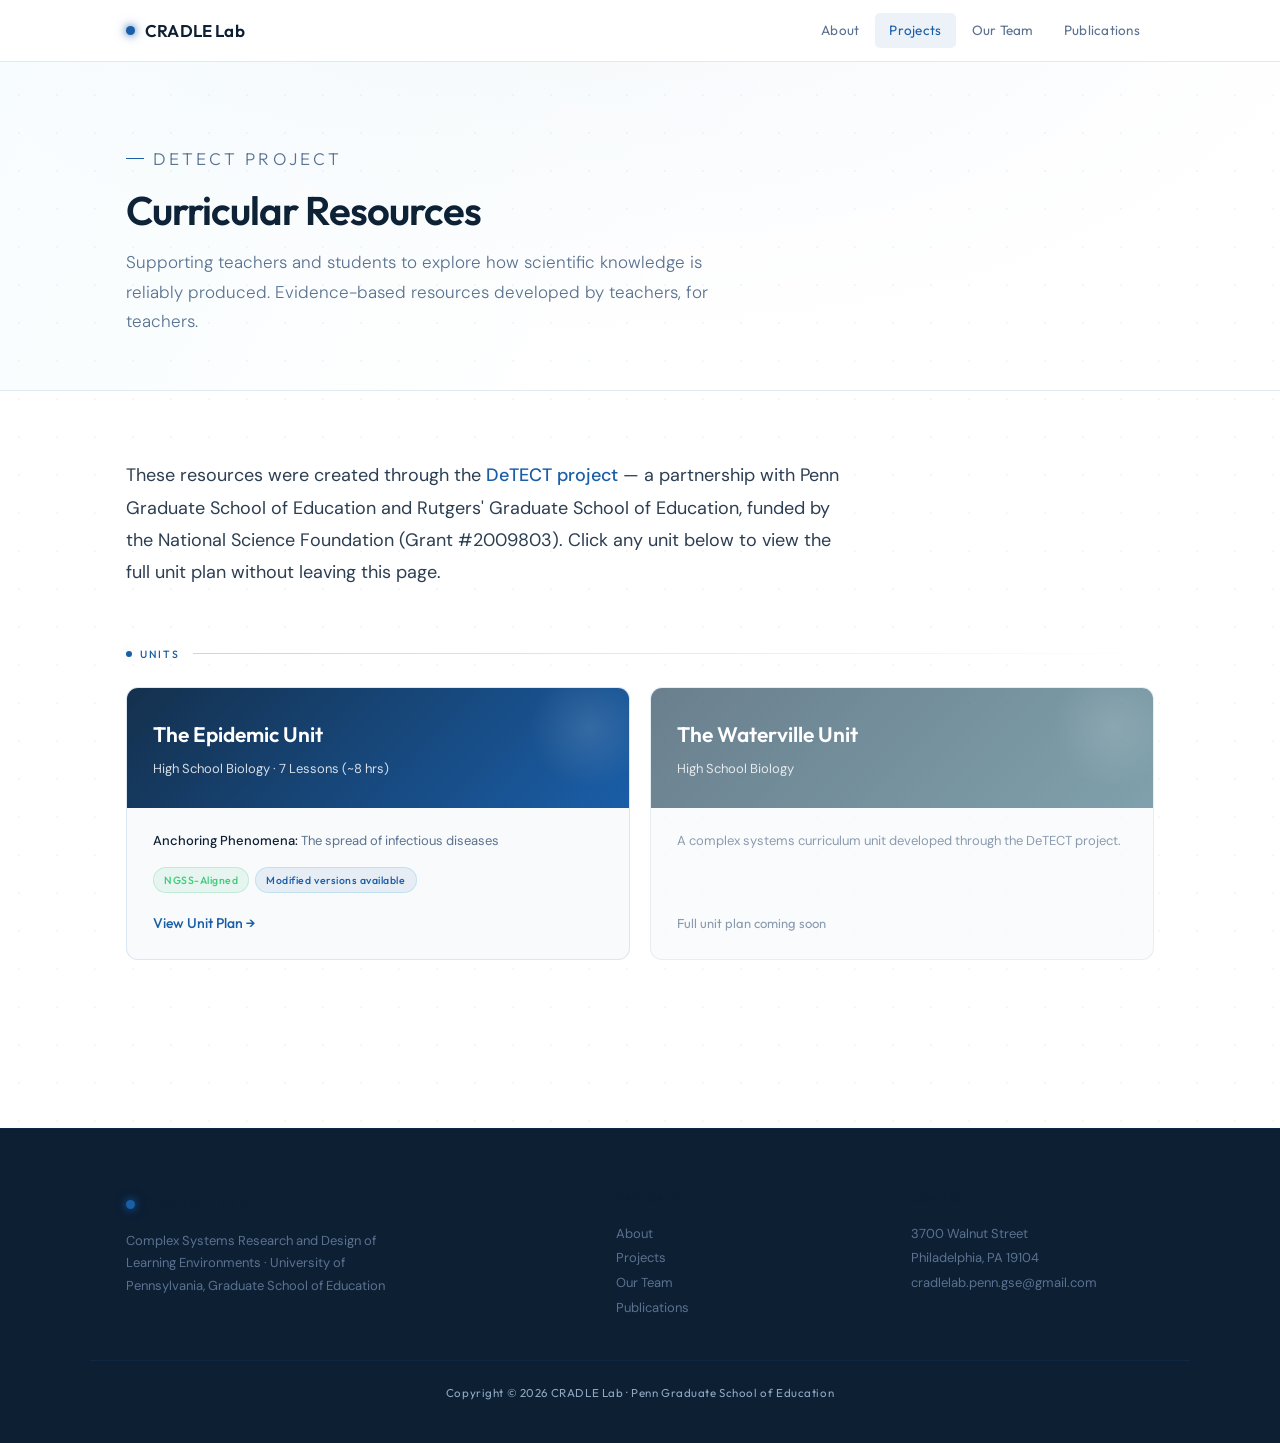
==== pages/curricular-resources.html @ b5bf0f4f "Add teaching resource links to Epidemic Unit lessons" ====
<!DOCTYPE html>
<html lang="en">
<head>
  <meta charset="UTF-8"/>
  <meta name="viewport" content="width=device-width, initial-scale=1.0"/>
  <title>Curricular Resources — CRADLE Lab</title>
  <link rel="stylesheet" href="../assets/css/style.css"/>
  <style>
    /* ---- INTRO ---- */
    .cr-intro { max-width:720px; }
    .cr-intro p { font-size:18px; color:var(--text); line-height:1.8; margin-bottom:16px; }
    .cr-intro a { color:var(--cyan); font-weight:500; }

    /* ---- UNIT CARDS ---- */
    .units-grid { display:grid; grid-template-columns:repeat(2,1fr); gap:20px; margin-top:8px; }
    .unit-card {
      background:var(--panel); border:1px solid var(--border);
      border-radius:var(--radius-lg); overflow:hidden;
      transition:border-color .2s, box-shadow .2s, transform .2s;
      cursor:pointer; display:flex; flex-direction:column;
    }
    .unit-card:hover { border-color:var(--border-mid); box-shadow:var(--glow); transform:translateY(-3px); }
    .unit-card.disabled { cursor:default; opacity:.7; }
    .unit-card.disabled:hover { transform:none; box-shadow:none; border-color:var(--border); }
    .unit-banner {
      background:linear-gradient(135deg, #14304d 0%, #1a5ea8 100%);
      padding:28px 26px; color:#fff; position:relative; overflow:hidden;
    }
    .unit-banner::after {
      content:''; position:absolute; right:-20px; top:-20px;
      width:120px; height:120px; border-radius:50%;
      background:radial-gradient(circle, rgba(255,255,255,0.12), transparent 70%);
    }
    .unit-banner h3 { font-family:var(--font-display); font-size:21px; font-weight:600; color:#fff; margin-bottom:6px; }
    .unit-banner .unit-meta { font-size:13px; color:rgba(255,255,255,0.82); }
    .unit-body { padding:22px 26px 24px; flex:1; display:flex; flex-direction:column; }
    .unit-anchor { font-size:13px; color:var(--text-muted); margin-bottom:14px; }
    .unit-anchor strong { color:var(--text-bright); font-weight:500; }
    .unit-tags { display:flex; gap:6px; flex-wrap:wrap; margin-bottom:18px; }
    .unit-cta {
      margin-top:auto; font-family:var(--font-display); font-size:14px; font-weight:500;
      color:var(--cyan); display:inline-flex; align-items:center; gap:6px;
    }
    .unit-soon { font-family:var(--font-display); font-size:13px; color:var(--text-muted); margin-top:auto; }

    /* ================= MODAL ================= */
    .modal-overlay {
      position:fixed; inset:0; z-index:1000;
      background:rgba(10,25,45,0.6); backdrop-filter:blur(6px); -webkit-backdrop-filter:blur(6px);
      display:none; align-items:flex-start; justify-content:center;
      padding:40px 20px; overflow-y:auto;
    }
    .modal-overlay.open { display:flex; }
    .modal {
      background:#fff; border-radius:var(--radius-lg);
      max-width:1180px; width:100%; margin:auto;
      box-shadow:0 20px 60px rgba(0,0,0,0.3);
      position:relative; animation:modalIn .25s ease;
    }
    @keyframes modalIn { from{opacity:0; transform:translateY(20px) scale(.98);} to{opacity:1; transform:none;} }
    .modal-close {
      position:sticky; top:0; float:right; margin:16px 16px 0 0;
      width:38px; height:38px; border-radius:50%; border:none;
      background:#14304d; color:#fff; font-size:20px; cursor:pointer; z-index:5;
      display:flex; align-items:center; justify-content:center;
      transition:background .15s;
    }
    .modal-close:hover { background:#1a5ea8; }
    .modal-inner { padding:36px 44px 48px; }

    /* Unit title bar in modal */
    .mu-title { display:flex; align-items:baseline; gap:18px; flex-wrap:wrap; padding-bottom:20px; border-bottom:3px solid #14304d; margin-bottom:28px; }
    .mu-title h2 { font-family:var(--font-display); font-size:34px; font-weight:700; color:#14304d; letter-spacing:-0.02em; margin:0; }
    .mu-title .mu-sub { font-family:var(--font-display); font-size:16px; color:var(--text-muted); }

    /* Section blocks */
    .mu-block { margin-bottom:32px; }
    .mu-bar {
      background:#14304d; color:#fff; font-family:var(--font-display);
      font-size:18px; font-weight:600; padding:12px 20px;
      border-radius:8px 8px 0 0; text-align:center;
    }
    .mu-bar.teal { background:#2c6da3; }
    .mu-content {
      border:1px solid var(--border); border-top:none;
      border-radius:0 0 8px 8px; padding:22px 24px;
      background:var(--panel);
    }
    .mu-content p { font-size:15px; color:var(--text); line-height:1.7; }

    /* Overview + IEF two-column */
    .mu-overview-grid { display:grid; grid-template-columns:1.5fr 1fr; gap:20px; }
    @media(max-width:780px){ .mu-overview-grid { grid-template-columns:1fr; } }

    /* IEF list */
    .ief-item { display:flex; gap:12px; margin-bottom:18px; }
    .ief-item:last-child { margin-bottom:0; }
    .ief-icon { font-size:22px; flex-shrink:0; line-height:1.3; }
    .ief-text h5 { font-family:var(--font-display); font-size:14px; font-weight:600; color:var(--text-bright); margin-bottom:3px; }
    .ief-text p { font-size:13px; color:var(--text-muted); line-height:1.6; }
    .ief-text .ief-note { font-style:italic; font-size:12.5px; color:var(--text-dim); margin-top:4px; }

    /* NGSS grid */
    .ngss-grid { display:grid; grid-template-columns:1fr 1.4fr; gap:24px; }
    @media(max-width:780px){ .ngss-grid { grid-template-columns:1fr; } }
    .ngss-col h4 { font-family:var(--font-display); font-size:16px; font-weight:600; color:#1a5ea8; margin-bottom:12px; }
    .lo-group { margin-bottom:16px; }
    .lo-group strong { display:block; font-size:13.5px; color:var(--text-bright); margin-bottom:4px; }
    .lo-group ol { margin:0 0 0 18px; font-size:13.5px; color:var(--text); line-height:1.6; }
    .dci-row { margin-bottom:14px; padding-bottom:14px; border-bottom:1px solid var(--border); }
    .dci-row:last-child { border-bottom:none; }
    .dci-code { font-family:var(--font-display); font-size:12px; font-weight:600; color:#14304d; background:var(--panel-light); padding:2px 8px; border-radius:4px; display:inline-block; margin-bottom:5px; }
    .dci-text { font-size:13px; color:var(--text); line-height:1.55; }
    .dci-text b { color:#1a5ea8; font-weight:600; }
    .ccc-list { display:flex; flex-wrap:wrap; gap:8px; margin-top:14px; }
    .ccc-chip { font-family:var(--font-display); font-size:12px; padding:4px 12px; border-radius:16px; background:rgba(201,122,30,0.1); color:#a8650f; border:1px solid rgba(201,122,30,0.22); }

    /* ---- LESSON CARDS (PDF format) ---- */
    .lessons-head { font-family:var(--font-display); font-size:22px; font-weight:700; color:#14304d; margin:8px 0 6px; }
    .lessons-sub { font-size:14px; color:var(--text-muted); margin-bottom:24px; }
    .lesson-card {
      border:1px solid var(--border); border-radius:var(--radius-lg);
      overflow:hidden; margin-bottom:22px; background:#fff;
    }
    .lesson-title-bar {
      font-family:var(--font-display); font-size:20px; font-weight:700; color:#14304d;
      padding:18px 22px 14px;
    }
    .lesson-grid {
      display:grid;
      grid-template-columns:1fr 1fr 1fr;
      grid-template-rows:auto auto;
      gap:10px; padding:0 14px 14px;
    }
    .lp { border-radius:8px; overflow:hidden; border:1px solid var(--border); display:flex; flex-direction:column; }
    .lp-head { font-family:var(--font-display); font-size:14px; font-weight:600; color:#fff; padding:10px 14px; text-align:center; }
    .lp-head.dark { background:#14304d; }
    .lp-head.teal { background:#2c6da3; }
    .lp-body { padding:14px 16px; background:var(--panel); flex:1; }
    .lp-overview { grid-column:1; grid-row:1 / 3; }
    .lp-takeaways { grid-column:2; grid-row:1; }
    .lp-whatwedo { grid-column:3; grid-row:1; }
    .lp-resources { grid-column:2 / 4; grid-row:2; }
    @media(max-width:780px){
      .lesson-grid { grid-template-columns:1fr; grid-template-rows:none; }
      .lp-overview,.lp-takeaways,.lp-whatwedo,.lp-resources { grid-column:1; grid-row:auto; }
    }
    .lp-meta { font-size:13px; color:var(--text-bright); font-weight:500; margin-bottom:4px; }
    .lp-slides { font-size:12.5px; color:var(--text-muted); margin-bottom:14px; }
    .lp-ieflabel { font-family:var(--font-display); font-size:11px; font-weight:600; letter-spacing:.08em; text-transform:uppercase; color:var(--cyan); margin-bottom:8px; }
    .lp-ief { display:flex; gap:8px; margin-bottom:10px; font-size:12.5px; color:var(--text); line-height:1.5; }
    .lp-ief .ic { font-size:15px; flex-shrink:0; }
    .lp-list { list-style:none; margin:0; padding:0; }
    .lp-list li { font-size:13px; color:var(--text); line-height:1.55; margin-bottom:9px; padding-left:16px; position:relative; }
    .lp-list li::before { content:''; position:absolute; left:0; top:7px; width:6px; height:6px; border-radius:50%; background:var(--cyan); }
    .lp-list li b { color:var(--text-bright); font-weight:600; }
    .lp-list.hw li::before { background:var(--amber); }
    .res-links { display:flex; flex-wrap:wrap; gap:10px 24px; }
    .res-link { font-family:var(--font-display); font-size:13px; font-weight:500; color:var(--cyan); text-decoration:underline; }
    .res-link.plain { color:var(--text-muted); text-decoration:none; }

    @media(max-width:600px){
      .units-grid { grid-template-columns:1fr; }
      .modal-inner { padding:24px 20px 32px; }
      .mu-title h2 { font-size:26px; }
    }
  </style>
</head>
<body>

<nav class="site-nav">
  <div class="nav-inner">
    <a href="../index.html" class="nav-logo"><span class="logo-node"></span>CRADLE Lab</a>
    <div class="nav-links">
      <a href="../index.html">About</a>
      <a href="projects.html" class="active">Projects</a>
      <a href="team.html">Our Team</a>
      <a href="publications.html">Publications</a>
    </div>
    <button class="nav-hamburger" aria-label="Toggle menu" aria-expanded="false">&#9776;</button>
  </div>
</nav>

<div class="page-header">
  <div class="container">
    <p class="section-label">DeTECT Project</p>
    <h1>Curricular Resources</h1>
    <p>Supporting teachers and students to explore how scientific knowledge is reliably produced. Evidence-based resources developed by teachers, for teachers.</p>
  </div>
</div>

<main>
  <section class="section">
    <div class="container">
      <div class="cr-intro">
        <p>These resources were created through the <a href="projects.html">DeTECT project</a> — a partnership with Penn Graduate School of Education and Rutgers' Graduate School of Education, funded by the National Science Foundation (Grant #2009803). Click any unit below to view the full unit plan without leaving this page.</p>
      </div>

      <div class="sec-divider"><span>Units</span><div class="line"></div></div>

      <div class="units-grid">

        <!-- Epidemic Unit (clickable → modal) -->
        <div class="unit-card" onclick="openUnit('epidemic')">
          <div class="unit-banner">
            <h3>The Epidemic Unit</h3>
            <div class="unit-meta">High School Biology · 7 Lessons (~8 hrs)</div>
          </div>
          <div class="unit-body">
            <div class="unit-anchor"><strong>Anchoring Phenomena:</strong> The spread of infectious diseases</div>
            <div class="unit-tags">
              <span class="tag nsf">NGSS-Aligned</span>
              <span class="tag">Modified versions available</span>
            </div>
            <span class="unit-cta">View Unit Plan →</span>
          </div>
        </div>

        <!-- Waterville Unit (placeholder) -->
        <div class="unit-card disabled">
          <div class="unit-banner" style="background:linear-gradient(135deg,#2c4a5e 0%,#4a7a8a 100%);">
            <h3>The Waterville Unit</h3>
            <div class="unit-meta">High School Biology</div>
          </div>
          <div class="unit-body">
            <div class="unit-anchor">A complex systems curriculum unit developed through the DeTECT project.</div>
            <span class="unit-soon">Full unit plan coming soon</span>
          </div>
        </div>

      </div>
    </div>
  </section>
</main>

<!-- ================= EPIDEMIC UNIT MODAL ================= -->
<div class="modal-overlay" id="unit-epidemic" role="dialog" aria-modal="true" aria-label="The Epidemic Unit plan">
  <div class="modal">
    <button class="modal-close" onclick="closeUnit()" aria-label="Close">&times;</button>
    <div class="modal-inner">

      <div class="mu-title">
        <h2>The Epidemic Unit</h2>
        <span class="mu-sub">High School Biology · 7 Lessons · Total Time = 480 minutes (8 hrs)</span>
      </div>

      <!-- Unit Overview + IEFs -->
      <div class="mu-overview-grid">
        <div class="mu-block" style="margin:0;">
          <div class="mu-bar">Unit Overview</div>
          <div class="mu-content">
            <p>Students will work together to recommend a mitigation strategy for a fictional town facing an epidemic. They will do this by using a computer-based simulation to design multiple experiments, collect data, engage in peer review, and construct and critique conclusions with the goal of seeking consensus. Students will grasp the methodological and social practices that scientists use to generate reliable knowledge. This unit can serve as a replacement or supplement to a Nature of Science unit.</p>
          </div>
        </div>
        <div class="mu-block" style="margin:0;">
          <div class="mu-bar teal">Instructional Epistemic Frames</div>
          <div class="mu-content">
            <div class="ief-item">
              <span class="ief-icon">🌎</span>
              <div class="ief-text"><h5>Anchoring in Real-World Phenomena</h5><p>Teacher moves that focus classroom instruction on relevant, familiar, and meaningful real-world phenomena to students.</p></div>
            </div>
            <div class="ief-item">
              <span class="ief-icon">💡</span>
              <div class="ief-text"><h5>Eliciting Students' Ideas</h5><p>Teacher moves that prompt and incorporate students' ideas to shape classroom experiences.</p></div>
            </div>
            <div class="ief-item">
              <span class="ief-icon">🔍</span>
              <div class="ief-text"><h5>Orienting to the Discipline</h5><p>Teacher moves that direct students to learn about how scientists and science, as a discipline, operate.</p></div>
            </div>
            <div class="ief-item">
              <span class="ief-icon">🔬</span>
              <div class="ief-text"><h5>Orienting to Epistemic Practices</h5><p>Teacher moves that engage students in learning about and applying scientific knowledge-building practices with the goal of understanding how scientific knowledge is constructed, evaluated, and improved.</p></div>
            </div>
          </div>
        </div>
      </div>

      <!-- Alignment to NGSS -->
      <div class="mu-block">
        <div class="mu-bar">Alignment to NGSS</div>
        <div class="mu-content">
          <div class="ngss-grid">
            <div class="ngss-col">
              <h4>Learning Objectives</h4>
              <div class="lo-group">
                <strong>Biology</strong>
                <ol>
                  <li>Explore how disease is spread and what conditions in a population affect their spread.</li>
                  <li>Understand how models are a tool scientists use to understand a phenomena and develop solutions.</li>
                </ol>
              </div>
              <div class="lo-group">
                <strong>Complex Systems</strong>
                <ol>
                  <li>Explain how large scale patterns can be created (emerge) when individuals follow simple rules.</li>
                  <li>Use the example of a town to explain how programmed individual behavior can impact the spread of disease even though the system level itself (the overall spread) is not programmed.</li>
                </ol>
              </div>
              <h4 style="margin-top:20px;">Cross-Cutting Concepts</h4>
              <div class="ccc-list">
                <span class="ccc-chip">1 · Patterns</span>
                <span class="ccc-chip">2 · Cause and effect</span>
                <span class="ccc-chip">3 · Scale, proportion, and quantity</span>
                <span class="ccc-chip">4 · Systems and systems modeling</span>
                <span class="ccc-chip">7 · Stability and change</span>
              </div>
            </div>
            <div class="ngss-col">
              <h4>Disciplinary Core Ideas</h4>
              <div class="dci-row">
                <span class="dci-code">LS2.C · Ecosystem Dynamics, Functioning, and Resilience</span>
                <div class="dci-text"><b>HS-LS2-6.</b> Evaluating claims, evidence, and reasoning that the complex interactions in ecosystems maintain relatively consistent numbers and types of organisms in stable conditions, but changing conditions may result in a new ecosystem.</div>
              </div>
              <div class="dci-row">
                <span class="dci-code">LS2.D · Social Interactions and Group Behavior</span>
                <div class="dci-text"><b>HS-LS2-8.</b> Evaluate evidence for the role of group behavior on individual and species' chances to survive and reproduce.</div>
              </div>
              <div class="dci-row">
                <span class="dci-code">ETS.1.B · Developing Possible Solutions</span>
                <div class="dci-text"><b>HS-ETS1-1.</b> Analyze a major global challenge to specify qualitative and quantitative criteria and constraints for solutions that account for societal needs and wants.</div>
              </div>
              <div class="dci-row">
                <span class="dci-code">ETS.1.C · Optimizing the Design Solution</span>
                <div class="dci-text"><b>HS-ETS1-4.</b> Use a computer simulation to model the impact of proposed solutions to a complex real-world problem with numerous criteria and constraints on interactions within and between systems relevant to the problem.</div>
              </div>
            </div>
          </div>
        </div>
      </div>

      <!-- Lessons -->
      <div class="lessons-head">Unit Map · 7 Lessons</div>
      <div class="lessons-sub">A quick guide to each lesson in the Epidemic Unit.</div>
      <div id="lesson-container"><!-- lessons injected by JS --></div>

      <div style="margin-top:24px; padding:16px 20px; background:var(--panel-light); border-radius:8px; font-size:13px; color:var(--text-muted);">
        A partnership with Penn Graduate School of Education and Rutgers' Graduate School of Education, funded by the National Science Foundation Grant #2009803.
      </div>

    </div>
  </div>
</div>

<footer class="site-footer">
  <div class="footer-inner">
    <div>
      <div class="footer-logo"><span class="logo-node"></span>CRADLE Lab</div>
      <p class="footer-desc">Complex Systems Research and Design of Learning Environments · University of Pennsylvania, Graduate School of Education</p>
    </div>
    <div class="footer-col">
      <h4>Navigate</h4>
      <p><a href="../index.html">About</a><br><a href="projects.html">Projects</a><br><a href="team.html">Our Team</a><br><a href="publications.html">Publications</a></p>
    </div>
    <div class="footer-col">
      <h4>Contact</h4>
      <p>3700 Walnut Street<br>Philadelphia, PA 19104<br><a href="mailto:cradlelab.penn.gse@gmail.com">cradlelab.penn.gse@gmail.com</a></p>
    </div>
  </div>
  <div class="footer-bottom">Copyright © 2026 CRADLE Lab · Penn Graduate School of Education</div>
</footer>

<script src="../assets/js/main.js"></script>
<script>
/* =========================================================
   EPIDEMIC UNIT — lesson data
   To edit a lesson, just change the text below. To add a
   lesson, copy one {...} block and append it to the array.
   ========================================================= */
const epidemicLessons = [
  {
    title: "Lesson 1 — Why Model",
    time: "One 60-minute period",
    slides: "Slides 2–18",
    iefs: [
      {ic:"💡", t:"Students display prior knowledge on how models are used and model construction"},
      {ic:"🔍", t:"Develop shared criteria for good models"},
      {ic:"🔬", t:"Understand scientists have shared criteria for communicating scientific information, and rely on peer feedback to construct reliable claims"}
    ],
    takeaways: [
      "Define a scientific model",
      "Develop <b>shared criteria</b> for good models that can be used throughout the year",
      "Utilize scientific discourse to communicate information"
    ],
    whatwedo: [
      "Students are introduced to the concept of modeling through several example images <b>(10 minutes)</b>",
      "Students work in groups to observe and experiment with a pullback car to develop a model that explains how it functions <b>(15 minutes)</b>",
      "Students share out developed models and provide feedback to peers <b>(15 minutes)</b>",
      "Class develops shared list of good model criteria <b>(15 minutes)</b>"
    ],
    hw: "Students utilize evidence to determine the most accurate model and rank evidence to begin thinking about criteria for good practices (Lesson 2)",
    resources: [
      {label:"Reasoning and Lesson Notes", url:"https://lizard-celery-pz8g.squarespace.com/s/Lesson-1-Reasoning-Notes.pdf"},
      {label:"Alternative Model-Making Lesson", url:"https://docs.google.com/presentation/d/1jo4Fm87GOxE93UdPpIaCYWj842AW3tVVD8pvEgMAOnw/copy?usp=sharing"},
      {label:"Explanation of How a Pull-back Car Works", url:"https://en.wikipedia.org/wiki/Friction_motor"},
      {label:"Homework Key", url:null},
      {label:"Video Demonstration", url:null}
    ]
  },
  {
    title: "Lesson 2 — Reliable Strategies",
    time: "One 60-minute period",
    slides: "Slides 12–26",
    iefs: [
      {ic:"🌎", t:"Spread of infectious diseases"},
      {ic:"💡", t:"Students display prior knowledge on good scientific practices"},
      {ic:"🔍", t:"Develop shared criteria for good scientific practices grounded in students' prior knowledge"},
      {ic:"🔬", t:"Understand scientists have shared criteria for scientific practices"}
    ],
    takeaways: [
      "Develop shared criteria for good scientific practices that can be used throughout the year",
      "Reflect on how criteria for good scientific practices may influence the criteria for good models",
      "Connect student-generated criteria to scientist-generated criteria"
    ],
    whatwedo: [
      "Students debate ranking of evidence from previous night's homework (about the spread of disease) <b>(30 min)</b>",
      "Class develops an initial list of criteria for good scientific practices and reflects on how this list connects to the criteria for good models <b>(30 min)</b>"
    ],
    hw: null,
    resources: [
      {label:"Reasoning and Lesson Notes", url:"https://static1.squarespace.com/static/63298d4212e9da3d415456b0/t/69d7c74dd5752667f8540e8e/1775748941656/Lesson+2+Reasoning+%26+Notes.pdf"},
      {label:"Video Demonstration", url:null}
    ]
  },
  {
    title: "Lesson 3 — The Epidemic Simulation",
    time: "One 60-minute period",
    slides: "Slides 27–52",
    iefs: [
      {ic:"🌎", t:"Spread of infectious diseases"},
      {ic:"💡", t:"Students share experiences with infectious diseases and their observations about the epidemic simulation"},
      {ic:"🔍", t:"Students evaluate scientific practices based on their list of reliable practices developed in Lesson 2"}
    ],
    takeaways: [
      "Students explore a model that can be used to understand the effect of mitigation factors on disease spread",
      "Students assess experimental designs to ensure they adhere to agreed upon criteria for good practices"
    ],
    whatwedo: [
      "Students reflect on what they would do if a new, unknown illness is spreading through the population (this can be related to COVID-19) <b>(15 min)</b>",
      "Students explore the epidemic simulation to determine its capabilities and limitations <b>(25 min)</b>",
      "Students assess previously designed experiments based on list of criteria for good scientific practices <b>(20 min)</b>"
    ],
    hw: null,
    resources: [
      {label:"Reasoning and Lesson Notes", url:"https://static1.squarespace.com/static/63298d4212e9da3d415456b0/t/69d7c8e7bbdce066f340156b/1775749353031/Lesson+3+Reasoning+%26+Notes.pdf"},
      {label:"Video Demonstration", url:null},
      {label:"Simulation Link", url:"https://www.slnova.org/djwendel/projects/848057/"}
    ]
  },
  {
    title: "Lesson 4 — Planning an Experiment",
    time: "Two 60-minute periods",
    slides: "Slides 53–68",
    iefs: [
      {ic:"🌎", t:"Spread of infectious diseases"},
      {ic:"💡", t:"Students develop experimental procedures and critique each other's designs"},
      {ic:"🔍", t:"Students design an experiment that will be used to develop evidence-based claims"},
      {ic:"🔬", t:"Students understand that scientists use critique to generate reliable experimental designs"}
    ],
    takeaways: [
      "Students utilize the previously established criteria for good practices to design an experiment that will be later used to make evidence-based claims about real world phenomena",
      "Class serves as a scientific community to provide feedback on one another's experimental designs"
    ],
    whatwedo: [
      "Students work in their peer groups to come up with an experimental procedure for their mitigation factor <b>(30 min)</b>",
      "Students present their designs to their peers for critique <b>(30 min)</b>",
      "Students revise their designs and then move on to conducting the experiment and collecting data as they described <b>(40 min)</b>"
    ],
    hw: null,
    resources: [
      {label:"Reasoning and Lesson Notes", url:"https://lizard-celery-pz8g.squarespace.com/s/Lesson-4-Reasoning-Notes.pdf"},
      {label:"Prompts for students who are stuck/finish early", url:"https://docs.google.com/document/d/1gxmKdH3_vcvvcnZZTP0Izz9v07uIu38VsvxHBi0y0zY/edit?usp=sharing"},
      {label:"Student Experimentation Report", url:"https://docs.google.com/document/d/1biUX6Nukaq-TP_jFdrkwR3ukE-jqP5-7/edit"},
      {label:"Simulation Link", url:"https://www.slnova.org/djwendel/projects/848057/"}
    ]
  },
  {
    title: "Lesson 5 — Resolving Disagreement",
    time: "One 60-minute period",
    slides: "Slides 69–86",
    iefs: [
      {ic:"🌎", t:"Spread of infectious diseases"},
      {ic:"💡", t:"Students discuss the causes of scientific disagreement, how scientists can resolve disagreements, and the value of trying to come to consensus in science"},
      {ic:"🔍", t:"Students develop arguments with evidence-based reasons; align models with evidence; modify models to fit discrepant evidence; resolve differences by finding relevant differences in experimental methods"},
      {ic:"🔬", t:"Students understand that scientists disagree and the disagreement yields richer understanding"}
    ],
    takeaways: [
      "Review collected data to identify and explain disagreements",
      "Discuss possible strategies for how to deal with discrepant data",
      "Generate a conclusion that fits all the high-quality evidence using the strategies for resolving disagreement, as discussed in the lesson"
    ],
    whatwedo: [
      "Class discusses why disagreement might occur in scientific community and how it can be addressed <b>(10 min)</b>",
      "Students analyze sample disagreements related to the epidemic simulation and identify possible causes and conclusions <b>(20 min)</b>",
      "Students analyze the collected data to arrive at a conclusion that fits all high-quality evidence <b>(30 min)</b>"
    ],
    hw: null,
    resources: [
      {label:"Reasoning and Lesson Notes", url:"https://lizard-celery-pz8g.squarespace.com/s/Lesson-5-Reasoning-Notes.pdf"},
      {label:"Video Demonstration", url:null}
    ]
  },
  {
    title: "Lesson 6 — Making Sense of Data",
    time: "One 60-minute period",
    slides: "Slides 87–94",
    iefs: [
      {ic:"🌎", t:"Spread of infectious diseases"},
      {ic:"💡", t:"Students communicate their findings to the class"},
      {ic:"🔍", t:"Students seek and use high-quality evidence to support claims"},
      {ic:"🔬", t:"Students understand that scientists review and synthesize the findings of a large number of studies to make stronger conclusions"}
    ],
    takeaways: [
      "Arriving at reliable, scientific conclusions requires scientists to communicate their evidence, resolve disagreement, and seek consensus",
      "Synthesize data from multiple groups to develop a scientific solution to a social problem"
    ],
    whatwedo: [
      "Each group will present their findings about the mitigation strategy they tested <b>(30 min)</b>",
      "Students will have the opportunity to ask their peers questions",
      "Students will synthesize information to conclude the best recommendation for the town <b>(30 min)</b>"
    ],
    hw: null,
    resources: [
      {label:"Reasoning and Lesson Notes", url:"https://lizard-celery-pz8g.squarespace.com/s/Lesson-6-Reasoning-Notes.pdf"}
    ]
  },
  {
    title: "Lesson 7 — Connecting to the Public Sphere",
    time: "One 60-minute period",
    slides: "Slides 95–107",
    iefs: [
      {ic:"🌎", t:"Spread of infectious diseases"},
      {ic:"💡", t:"Students rank evidence based on their understanding of good scientific practice"},
      {ic:"🔍", t:"Students evaluate and interpret evidence consistently"},
      {ic:"🔬", t:"Students understand that good scientific practices shape the way we engage with public education"}
    ],
    takeaways: [
      "Students evaluate evidence to arrive at a conclusion rooted in high-quality evidence",
      "Students transfer their scientific thinking utilized in the previous lessons to evaluate scientific information communicated in everyday contexts"
    ],
    whatwedo: [
      "Students understand the factors that were considered when developing the epidemic simulation model (i.e., vaccine efficacy) <b>(20 min)</b>",
      "Students evaluate and rank evidence about the swine flu vaccine <b>(20 min)</b>",
      "Students draw a conclusion about the efficacy of the swine flu vaccine that is based in high-quality evidence <b>(20 min)</b>"
    ],
    hw: null,
    resources: [
      {label:"Reasoning and Lesson Notes", url:"https://lizard-celery-pz8g.squarespace.com/s/Lesson-7-Reasoning-Notes.pdf"},
      {label:"Evidence #2 Transcript", url:"https://docs.google.com/document/d/1XAKy0KY49tUJla3DIP4J9p5p1sWYfUmi6ULiJrXJLMI/edit?usp=sharing"}
    ]
  }
];

/* Render lesson cards */
function renderLessons() {
  const c = document.getElementById('lesson-container');
  c.innerHTML = epidemicLessons.map(L => {
    const iefRows = L.iefs.map(i => `<div class="lp-ief"><span class="ic">${i.ic}</span><span>${i.t}</span></div>`).join('');
    const takeaways = L.takeaways.map(t => `<li>${t}</li>`).join('');
    let whatwedo = L.whatwedo.map(w => `<li>${w}</li>`).join('');
    if (L.hw) whatwedo += `<li style="margin-top:4px;"><b>HW:</b> ${L.hw}</li>`;
    /* Resources: items with a url render as real links (open in new tab);
       items with url:null render as muted placeholders until a link is added. */
    const resources = L.resources.map(r =>
      r.url
        ? `<a class="res-link" href="${r.url}" target="_blank" rel="noopener">${r.label}</a>`
        : `<span class="res-link plain">${r.label}</span>`
    ).join('');
    return `
    <div class="lesson-card">
      <div class="lesson-title-bar">${L.title}</div>
      <div class="lesson-grid">
        <div class="lp lp-overview">
          <div class="lp-head dark">Overview of Lesson</div>
          <div class="lp-body">
            <div class="lp-meta">${L.time}</div>
            <div class="lp-slides">${L.slides}</div>
            <div class="lp-ieflabel">Instructional Epistemic Frames</div>
            ${iefRows}
          </div>
        </div>
        <div class="lp lp-takeaways">
          <div class="lp-head dark">Key Takeaways</div>
          <div class="lp-body"><ul class="lp-list">${takeaways}</ul></div>
        </div>
        <div class="lp lp-whatwedo">
          <div class="lp-head teal">What We Do and Figure Out</div>
          <div class="lp-body"><ul class="lp-list">${whatwedo}</ul></div>
        </div>
        <div class="lp lp-resources">
          <div class="lp-head teal">Teaching Resources</div>
          <div class="lp-body"><div class="res-links">${resources}</div></div>
        </div>
      </div>
    </div>`;
  }).join('');
}

/* Modal controls */
function openUnit(id) {
  if (id === 'epidemic') renderLessons();
  document.getElementById('unit-' + id).classList.add('open');
  document.body.style.overflow = 'hidden';
}
function closeUnit() {
  document.querySelectorAll('.modal-overlay').forEach(m => m.classList.remove('open'));
  document.body.style.overflow = '';
}
/* Close on backdrop click + Esc */
document.querySelectorAll('.modal-overlay').forEach(m => {
  m.addEventListener('click', e => { if (e.target === m) closeUnit(); });
});
document.addEventListener('keydown', e => { if (e.key === 'Escape') closeUnit(); });
</script>
</body>
</html>
---- assets/css/style.css ----
/* =============================================
   CRADLE LAB — Global Stylesheet v2
   Inspired by: complex systems, network nodes,
   agent-based simulations, data visualization
   Font: Outfit (display) + DM Sans (body)
   Theme: Deep space blue, luminous nodes
   ============================================= */

@import url('https://fonts.googleapis.com/css2?family=Outfit:wght@300;400;500;600;700&family=DM+Sans:ital,opsz,wght@0,9..40,300;0,9..40,400;0,9..40,500;1,9..40,300&display=swap');

*, *::before, *::after { box-sizing: border-box; margin: 0; padding: 0; }

:root {
  --deep:        #f0f4f8;
  --navy:        #ffffff;
  --navy-mid:    #f5f8fb;
  --panel:       #f8fafc;
  --panel-light: #eef2f7;

  --cyan:        #1a5ea8;
  --cyan-dim:    rgba(26,94,168,0.08);
  --cyan-glow:   rgba(26,94,168,0.18);
  --amber:       #c97a1e;
  --coral:       #b83a2a;
  --node-white:  #0d3b6e;

  --text:        #2c3e52;
  --text-bright: #0d1f33;
  --text-muted:  #5a7290;
  --text-dim:    #8fa8bf;

  --border:      rgba(26,94,168,0.13);
  --border-mid:  rgba(26,94,168,0.25);

  --radius:      6px;
  --radius-lg:   12px;
  --radius-xl:   18px;
  --glow:        0 0 24px rgba(62,184,232,0.18);
  --shadow:      0 4px 24px rgba(0,0,0,0.45);

  --font-display: 'Outfit', sans-serif;
  --font:         'DM Sans', sans-serif;
  --max-w:        1100px;
  --nav-h:        62px;
}

html { scroll-behavior: smooth; }

body {
  font-family: var(--font);
  color: var(--text);
  background: var(--navy);
  font-size: 18px;
  line-height: 1.72;
  -webkit-font-smoothing: antialiased;
  background-image:
    radial-gradient(ellipse 90% 45% at 50% -5%, rgba(26,94,168,0.04) 0%, transparent 65%),
    radial-gradient(rgba(26,94,168,0.05) 1px, transparent 1px);
  background-size: 100% 100%, 38px 38px;
}

img { max-width: 100%; display: block; }
a   { color: var(--cyan); text-decoration: none; transition: color 0.15s; }
a:hover { color: var(--node-white); }

/* ---- LAYOUT ---- */
.container { max-width: var(--max-w); margin: 0 auto; padding: 0 36px; }

/* ---- NAV ---- */
nav.site-nav {
  position: sticky; top: 0; z-index: 100;
  height: var(--nav-h);
  background: rgba(255,255,255,0.94);
  border-bottom: 1px solid var(--border);
  backdrop-filter: blur(18px);
  -webkit-backdrop-filter: blur(18px);
}
.nav-inner {
  max-width: var(--max-w); margin: 0 auto; padding: 0 36px;
  height: 100%; display: flex; align-items: center; justify-content: space-between;
}
.nav-logo {
  font-family: var(--font-display); font-size: 17px; font-weight: 600;
  color: var(--text-bright); text-decoration: none;
  display: flex; align-items: center; gap: 10px;
  letter-spacing: 0.01em;
}
.logo-node {
  width: 9px; height: 9px; border-radius: 50%;
  background: var(--cyan);
  box-shadow: 0 0 8px var(--cyan), 0 0 18px var(--cyan-glow);
  flex-shrink: 0; display: inline-block;
}
.nav-links { display: flex; gap: 2px; }
.nav-links a {
  font-family: var(--font-display); font-size: 13.5px; font-weight: 400;
  color: var(--text-muted); padding: 6px 14px; border-radius: 5px;
  text-decoration: none; transition: color 0.15s, background 0.15s;
  letter-spacing: 0.02em;
}
.nav-links a:hover  { color: var(--text-bright); background: var(--cyan-dim); }
.nav-links a.active { color: var(--cyan); background: var(--cyan-dim); }
.nav-hamburger { display: none; background: none; border: none; cursor: pointer; color: var(--text); font-size: 22px; }

/* ---- PAGE HEADER ---- */
.page-header {
  padding: 68px 0 54px;
  border-bottom: 1px solid var(--border);
  position: relative; overflow: hidden;
}
.page-header::after {
  content: ''; position: absolute; inset: 0;
  background: linear-gradient(120deg, rgba(62,184,232,0.04) 0%, transparent 55%);
  pointer-events: none;
}
.section-label {
  font-family: var(--font-display); font-size: 10.5px; font-weight: 500;
  letter-spacing: 0.18em; text-transform: uppercase; color: var(--cyan);
  margin-bottom: 14px; display: flex; align-items: center; gap: 9px;
}
.section-label::before {
  content: ''; width: 18px; height: 1px; background: var(--cyan); display: block;
}
.page-header h1 {
  font-family: var(--font-display); font-size: 40px; font-weight: 600;
  color: var(--text-bright); letter-spacing: -0.025em; line-height: 1.18;
}
.page-header p {
  margin-top: 14px; color: var(--text-muted); font-size: 17px;
  max-width: 600px; font-weight: 300;
}

/* ---- SECTION ---- */
.section { padding: 68px 0; }
.section + .section { border-top: 1px solid var(--border); }
.section h2 {
  font-family: var(--font-display); font-size: 27px; font-weight: 600;
  color: var(--text-bright); letter-spacing: -0.02em; margin-bottom: 28px;
}
.section h3 {
  font-family: var(--font-display); font-size: 17px; font-weight: 500;
  color: var(--text-bright); margin-bottom: 8px;
}

/* ---- SECTION DIVIDER ---- */
.sec-divider {
  display: flex; align-items: center; gap: 14px; margin: 56px 0 24px;
}
.sec-divider span {
  font-family: var(--font-display); font-size: 10.5px; font-weight: 500;
  letter-spacing: 0.16em; text-transform: uppercase; color: var(--cyan);
  white-space: nowrap; display: flex; align-items: center; gap: 8px;
}
.sec-divider span::before {
  content: ''; width: 6px; height: 6px; border-radius: 50%;
  background: var(--cyan); box-shadow: 0 0 8px var(--cyan-glow);
}
.sec-divider .line { flex: 1; height: 1px; background: linear-gradient(to right, var(--border-mid), transparent); }

/* ---- CARDS ---- */
.card {
  background: var(--panel); border: 1px solid var(--border);
  border-radius: var(--radius-lg); padding: 28px;
  transition: border-color 0.2s, box-shadow 0.2s;
}
.card:hover { border-color: var(--border-mid); box-shadow: var(--glow); }

/* ---- TAGS ---- */
.tag {
  display: inline-block; font-family: var(--font-display);
  font-size: 10.5px; font-weight: 500; letter-spacing: 0.05em;
  padding: 3px 10px; border-radius: 20px;
  background: var(--cyan-dim); color: var(--cyan);
  border: 1px solid rgba(62,184,232,0.22);
}
.tag.nsf    { background: rgba(62,200,120,0.09); color: #3ecb7a; border-color: rgba(62,200,120,0.22); }
.tag.past   { background: rgba(85,112,144,0.10); color: var(--text-muted); border-color: rgba(85,112,144,0.2); }
.tag.award  { background: rgba(232,145,62,0.10); color: var(--amber); border-color: rgba(232,145,62,0.22); }
.tag.inpress{ background: rgba(217,79,61,0.09); color: #e07060; border-color: rgba(217,79,61,0.2); }

/* ---- BUTTONS ---- */
.btn {
  display: inline-flex; align-items: center; gap: 7px;
  padding: 10px 22px; border-radius: var(--radius);
  font-family: var(--font-display); font-size: 13.5px; font-weight: 500;
  letter-spacing: 0.01em; cursor: pointer; text-decoration: none;
  transition: all 0.18s; border: none;
}
.btn-primary { background: var(--cyan); color: var(--deep); box-shadow: 0 0 20px rgba(62,184,232,0.22); }
.btn-primary:hover { background: var(--node-white); color: var(--deep); box-shadow: 0 0 30px rgba(62,184,232,0.38); text-decoration: none; }
.btn-outline { background: transparent; color: var(--cyan); border: 1px solid var(--border-mid); }
.btn-outline:hover { background: var(--cyan-dim); border-color: var(--cyan); text-decoration: none; }

/* ---- PHOTO PLACEHOLDER ---- */
.photo-placeholder {
  width: 100%; aspect-ratio: 1/1;
  background: var(--panel-light); border: 1px dashed var(--border-mid);
  border-radius: var(--radius-lg);
  display: flex; flex-direction: column; align-items: center; justify-content: center;
  gap: 8px; color: var(--text-dim); font-size: 11px;
  font-family: var(--font-display); letter-spacing: 0.04em;
}
.photo-placeholder svg { opacity: 0.25; }
/* TO ADD PHOTO: replace entire .photo-placeholder div with:
   <img src="../assets/images/name.jpg" alt="Name"
        style="width:100%;aspect-ratio:1/1;object-fit:cover;border-radius:var(--radius-lg)"> */

/* ---- FOOTER ---- */
footer.site-footer {
  background: #0d1f33; border-top: 1px solid var(--border);
  padding: 60px 0 40px; margin-top: 100px;
}
.footer-inner {
  max-width: var(--max-w); margin: 0 auto; padding: 0 36px;
  display: grid; grid-template-columns: 1.8fr 1fr 1fr; gap: 52px;
}
.footer-logo {
  font-family: var(--font-display); font-size: 18px; font-weight: 600;
  color: var(--text-bright); margin-bottom: 10px;
  display: flex; align-items: center; gap: 10px;
}
.footer-desc { font-size: 13px; color: var(--text-muted); line-height: 1.75; max-width: 300px; }
.footer-col h4 {
  font-family: var(--font-display); color: var(--text-bright);
  font-size: 11px; font-weight: 500; letter-spacing: 0.12em;
  text-transform: uppercase; margin-bottom: 14px;
}
.footer-col p, .footer-col a { font-size: 13px; line-height: 1.9; color: var(--text-muted); }
.footer-col a:hover { color: var(--cyan); }
.footer-bottom {
  max-width: var(--max-w); margin: 40px auto 0; padding: 22px 36px 0;
  border-top: 1px solid var(--border);
  text-align: center; font-size: 11.5px; color: var(--text-dim);
  font-family: var(--font-display); letter-spacing: 0.05em;
}

/* ---- RESPONSIVE ---- */
@media (max-width: 768px) {
  .container { padding: 0 20px; }
  .nav-links  { display: none; }
  .nav-links.open {
    display: flex; flex-direction: column;
    position: absolute; top: var(--nav-h); left: 0; right: 0;
    background: rgba(255,255,255,0.97); border-bottom: 1px solid var(--border);
    padding: 12px 20px 20px; gap: 2px; backdrop-filter: blur(18px);
  }
  .nav-hamburger { display: block; }
  .footer-inner  { grid-template-columns: 1fr; gap: 32px; }
  .page-header h1 { font-size: 28px; }
}
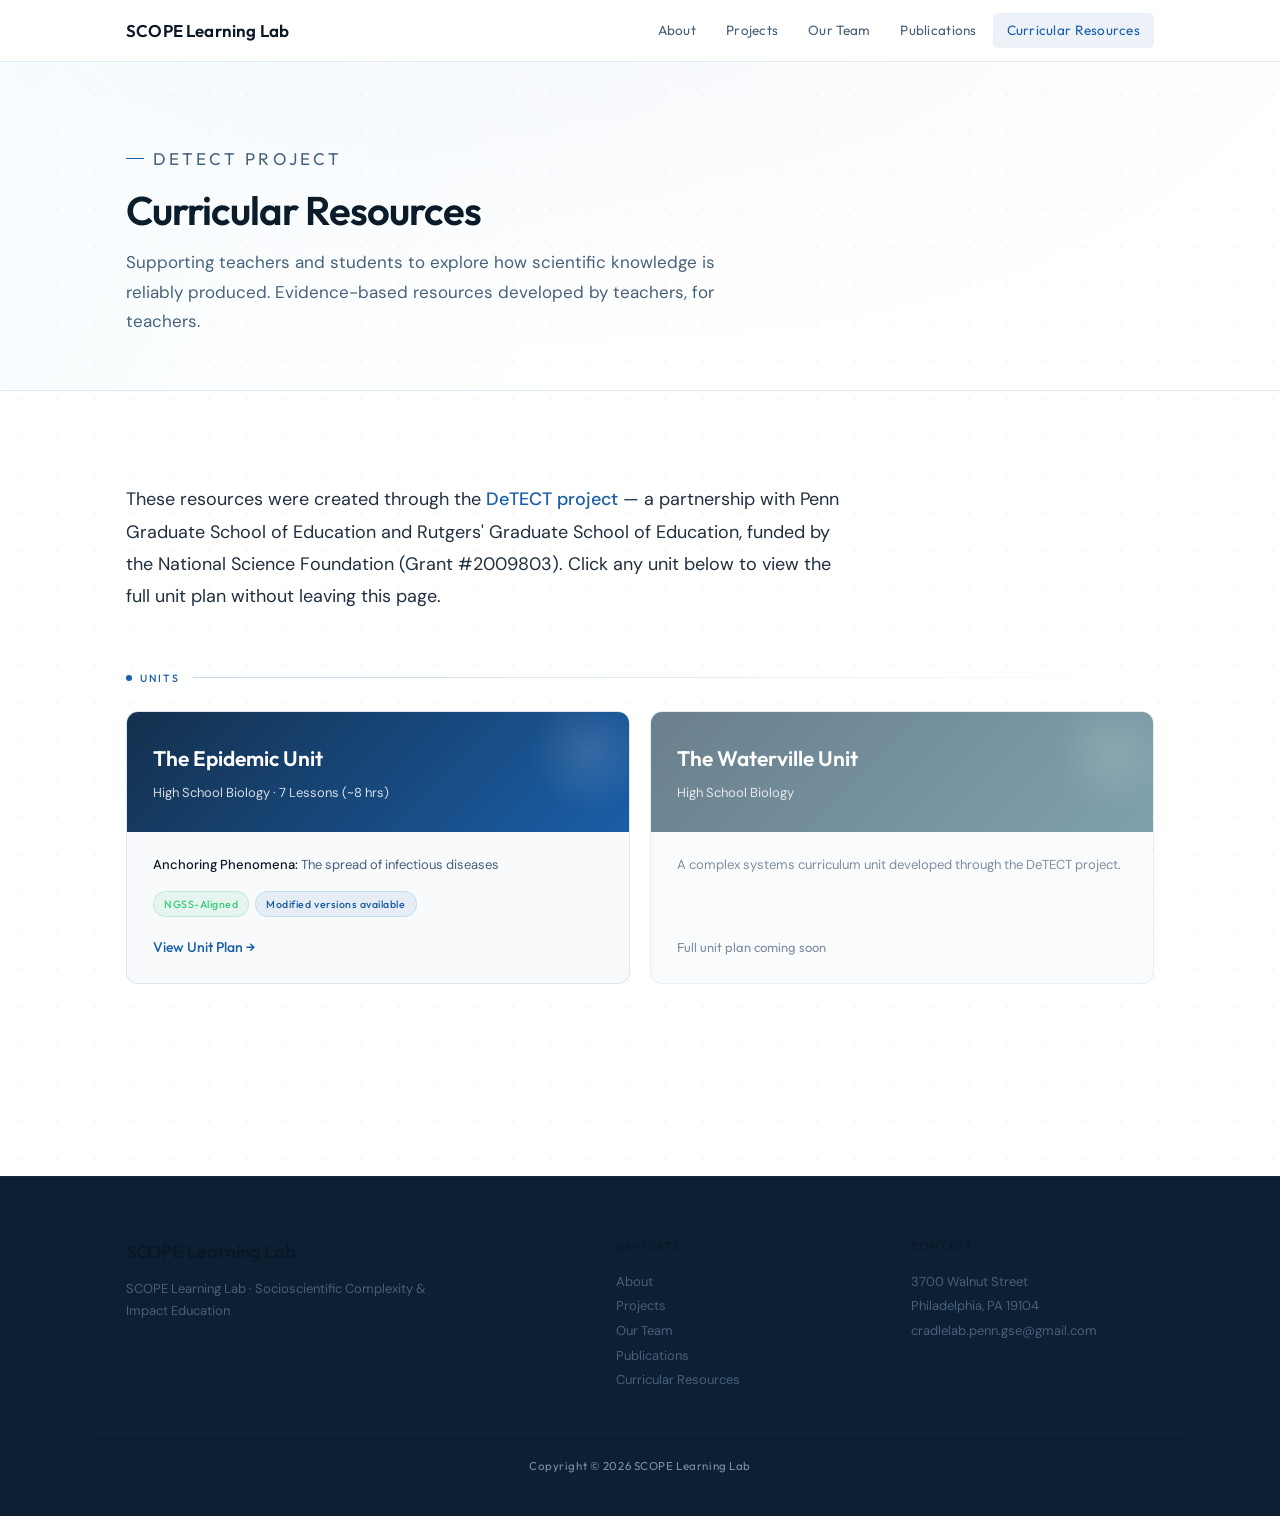
==== commit 7a302b59: "Use research-areas diagram as hero graphic" ====
--- a/pages/curricular-resources.html
+++ b/pages/curricular-resources.html
@@ -3,7 +3,7 @@
 <head>
   <meta charset="UTF-8"/>
   <meta name="viewport" content="width=device-width, initial-scale=1.0"/>
-  <title>Curricular Resources — CRADLE Lab</title>
+  <title>Curricular Resources — SCOPE Learning Lab</title>
   <link rel="stylesheet" href="../assets/css/style.css"/>
   <style>
     /* ---- INTRO ---- */
@@ -69,9 +69,39 @@
     .modal-inner { padding:36px 44px 48px; }
 
     /* Unit title bar in modal */
-    .mu-title { display:flex; align-items:baseline; gap:18px; flex-wrap:wrap; padding-bottom:20px; border-bottom:3px solid #14304d; margin-bottom:28px; }
+    .mu-title { display:flex; align-items:baseline; gap:18px; flex-wrap:wrap; padding-bottom:20px; margin-bottom:0; }
     .mu-title h2 { font-family:var(--font-display); font-size:34px; font-weight:700; color:#14304d; letter-spacing:-0.02em; margin:0; }
     .mu-title .mu-sub { font-family:var(--font-display); font-size:16px; color:var(--text-muted); }
+
+    /* Modal tab navigation */
+    .mu-tabs {
+      display:flex; gap:4px; border-bottom:2px solid var(--border);
+      margin-bottom:30px; position:sticky; top:0; background:#fff; z-index:3;
+      padding-top:4px;
+    }
+    .mu-tab {
+      font-family:var(--font-display); font-size:15px; font-weight:500;
+      color:var(--text-muted); background:none; border:none; cursor:pointer;
+      padding:12px 22px; border-bottom:3px solid transparent; margin-bottom:-2px;
+      transition:color .15s, border-color .15s; display:flex; align-items:center; gap:8px;
+    }
+    .mu-tab:hover { color:#14304d; }
+    .mu-tab.active { color:#1a5ea8; border-bottom-color:#1a5ea8; }
+    .mu-tab .tab-num {
+      font-size:11px; font-weight:600; width:20px; height:20px; border-radius:50%;
+      background:var(--panel-light); color:var(--text-muted);
+      display:inline-flex; align-items:center; justify-content:center;
+      transition:background .15s, color .15s;
+    }
+    .mu-tab.active .tab-num { background:#1a5ea8; color:#fff; }
+    .mu-panel { display:none; animation:tabIn .25s ease; }
+    .mu-panel.active { display:block; }
+    @keyframes tabIn { from{opacity:0; transform:translateY(8px);} to{opacity:1; transform:none;} }
+    @media(max-width:600px){
+      .mu-tabs { gap:0; }
+      .mu-tab { padding:10px 12px; font-size:13px; }
+      .mu-tab .tab-label-full { display:none; }
+    }
 
     /* Section blocks */
     .mu-block { margin-bottom:32px; }
@@ -159,6 +189,53 @@
     .res-link { font-family:var(--font-display); font-size:13px; font-weight:500; color:var(--cyan); text-decoration:underline; }
     .res-link.plain { color:var(--text-muted); text-decoration:none; }
 
+    /* Learning sequence (Unit Map tab) */
+    .seq { display:flex; flex-wrap:wrap; gap:10px; margin-bottom:32px; align-items:stretch; }
+    .seq-step {
+      flex:1; min-width:130px; background:var(--panel); border:1px solid var(--border);
+      border-radius:8px; padding:14px 16px; position:relative;
+    }
+    .seq-step .seq-n {
+      font-family:var(--font-display); font-size:11px; font-weight:600;
+      color:#fff; background:#1a5ea8; width:22px; height:22px; border-radius:50%;
+      display:flex; align-items:center; justify-content:center; margin-bottom:8px;
+    }
+    .seq-step h5 { font-family:var(--font-display); font-size:13px; font-weight:600; color:#14304d; margin-bottom:3px; line-height:1.3; }
+    .seq-step .seq-time { font-size:11.5px; color:var(--text-muted); }
+    .seq-arrow { align-self:center; color:var(--border-mid); font-size:18px; }
+    @media(max-width:780px){ .seq-arrow { display:none; } .seq-step { min-width:calc(50% - 6px); } }
+
+    /* Download buttons (Resources tab) */
+    .dl-section { margin-bottom:34px; }
+    .dl-section > h4 {
+      font-family:var(--font-display); font-size:16px; font-weight:600; color:#14304d;
+      margin-bottom:6px;
+    }
+    .dl-section > .dl-desc { font-size:13.5px; color:var(--text-muted); margin-bottom:16px; }
+    .dl-grid { display:grid; grid-template-columns:repeat(auto-fill,minmax(280px,1fr)); gap:12px; }
+    .dl-btn {
+      display:flex; align-items:center; gap:14px;
+      background:var(--panel); border:1px solid var(--border); border-radius:10px;
+      padding:16px 18px; text-decoration:none; transition:border-color .18s, box-shadow .18s, transform .18s;
+    }
+    .dl-btn:hover { border-color:var(--border-mid); box-shadow:var(--glow); transform:translateY(-2px); text-decoration:none; }
+    .dl-icon {
+      width:42px; height:42px; border-radius:8px; flex-shrink:0;
+      background:#1a5ea8; color:#fff; display:flex; align-items:center; justify-content:center;
+    }
+    .dl-icon.gdoc { background:#2c6da3; }
+    .dl-icon.slides { background:#c97a1e; }
+    .dl-icon.sim { background:#2c8a5e; }
+    .dl-text { flex:1; min-width:0; }
+    .dl-text .dl-label { font-family:var(--font-display); font-size:14px; font-weight:600; color:#14304d; line-height:1.3; }
+    .dl-text .dl-type { font-size:12px; color:var(--text-muted); margin-top:2px; }
+    .dl-arrow { color:var(--cyan); font-size:18px; flex-shrink:0; }
+    .dl-soon {
+      font-family:var(--font-display); font-size:13px; color:var(--text-muted);
+      padding:14px 18px; background:var(--panel-light); border:1px dashed var(--border-mid);
+      border-radius:10px;
+    }
+
     @media(max-width:600px){
       .units-grid { grid-template-columns:1fr; }
       .modal-inner { padding:24px 20px 32px; }
@@ -170,12 +247,13 @@
 
 <nav class="site-nav">
   <div class="nav-inner">
-    <a href="../index.html" class="nav-logo"><span class="logo-node"></span>CRADLE Lab</a>
+    <a href="../index.html" class="nav-logo">SCOPE Learning Lab</a>
     <div class="nav-links">
       <a href="../index.html">About</a>
-      <a href="projects.html" class="active">Projects</a>
+      <a href="projects.html">Projects</a>
       <a href="team.html">Our Team</a>
       <a href="publications.html">Publications</a>
+      <a href="curricular-resources.html" class="active">Curricular Resources</a>
     </div>
     <button class="nav-hamburger" aria-label="Toggle menu" aria-expanded="false">&#9776;</button>
   </div>
@@ -244,94 +322,206 @@
         <span class="mu-sub">High School Biology · 7 Lessons · Total Time = 480 minutes (8 hrs)</span>
       </div>
 
-      <!-- Unit Overview + IEFs -->
-      <div class="mu-overview-grid">
-        <div class="mu-block" style="margin:0;">
-          <div class="mu-bar">Unit Overview</div>
-          <div class="mu-content">
-            <p>Students will work together to recommend a mitigation strategy for a fictional town facing an epidemic. They will do this by using a computer-based simulation to design multiple experiments, collect data, engage in peer review, and construct and critique conclusions with the goal of seeking consensus. Students will grasp the methodological and social practices that scientists use to generate reliable knowledge. This unit can serve as a replacement or supplement to a Nature of Science unit.</p>
-          </div>
-        </div>
-        <div class="mu-block" style="margin:0;">
-          <div class="mu-bar teal">Instructional Epistemic Frames</div>
-          <div class="mu-content">
-            <div class="ief-item">
-              <span class="ief-icon">🌎</span>
-              <div class="ief-text"><h5>Anchoring in Real-World Phenomena</h5><p>Teacher moves that focus classroom instruction on relevant, familiar, and meaningful real-world phenomena to students.</p></div>
+      <!-- TAB NAVIGATION -->
+      <div class="mu-tabs" role="tablist">
+        <button class="mu-tab active" data-mtab="overview" role="tab" aria-selected="true">
+          <span class="tab-num">1</span><span>Unit Overview</span>
+        </button>
+        <button class="mu-tab" data-mtab="map" role="tab" aria-selected="false">
+          <span class="tab-num">2</span><span>Unit Map</span>
+        </button>
+        <button class="mu-tab" data-mtab="resources" role="tab" aria-selected="false">
+          <span class="tab-num">3</span><span>Resources &amp; <span class="tab-label-full">Downloads</span></span>
+        </button>
+      </div>
+
+      <!-- ============ TAB 1: UNIT OVERVIEW ============ -->
+      <div class="mu-panel active" data-mpanel="overview">
+
+        <!-- Unit Overview + IEFs -->
+        <div class="mu-overview-grid">
+          <div class="mu-block" style="margin-bottom:32px;">
+            <div class="mu-bar">Unit Overview</div>
+            <div class="mu-content">
+              <p>Students will work together to recommend a mitigation strategy for a fictional town facing an epidemic. They will do this by using a computer-based simulation to design multiple experiments, collect data, engage in peer review, and construct and critique conclusions with the goal of seeking consensus. Students will grasp the methodological and social practices that scientists use to generate reliable knowledge. This unit can serve as a replacement or supplement to a Nature of Science unit.</p>
             </div>
-            <div class="ief-item">
-              <span class="ief-icon">💡</span>
-              <div class="ief-text"><h5>Eliciting Students' Ideas</h5><p>Teacher moves that prompt and incorporate students' ideas to shape classroom experiences.</p></div>
-            </div>
-            <div class="ief-item">
-              <span class="ief-icon">🔍</span>
-              <div class="ief-text"><h5>Orienting to the Discipline</h5><p>Teacher moves that direct students to learn about how scientists and science, as a discipline, operate.</p></div>
-            </div>
-            <div class="ief-item">
-              <span class="ief-icon">🔬</span>
-              <div class="ief-text"><h5>Orienting to Epistemic Practices</h5><p>Teacher moves that engage students in learning about and applying scientific knowledge-building practices with the goal of understanding how scientific knowledge is constructed, evaluated, and improved.</p></div>
-            </div>
-          </div>
-        </div>
-      </div>
-
-      <!-- Alignment to NGSS -->
-      <div class="mu-block">
-        <div class="mu-bar">Alignment to NGSS</div>
-        <div class="mu-content">
-          <div class="ngss-grid">
-            <div class="ngss-col">
-              <h4>Learning Objectives</h4>
-              <div class="lo-group">
-                <strong>Biology</strong>
-                <ol>
-                  <li>Explore how disease is spread and what conditions in a population affect their spread.</li>
-                  <li>Understand how models are a tool scientists use to understand a phenomena and develop solutions.</li>
-                </ol>
+          </div>
+          <div class="mu-block" style="margin-bottom:32px;">
+            <div class="mu-bar teal">Instructional Epistemic Frames</div>
+            <div class="mu-content">
+              <div class="ief-item">
+                <span class="ief-icon">🌎</span>
+                <div class="ief-text"><h5>Anchoring in Real-World Phenomena</h5><p>Teacher moves that focus classroom instruction on relevant, familiar, and meaningful real-world phenomena to students.</p></div>
               </div>
-              <div class="lo-group">
-                <strong>Complex Systems</strong>
-                <ol>
-                  <li>Explain how large scale patterns can be created (emerge) when individuals follow simple rules.</li>
-                  <li>Use the example of a town to explain how programmed individual behavior can impact the spread of disease even though the system level itself (the overall spread) is not programmed.</li>
-                </ol>
+              <div class="ief-item">
+                <span class="ief-icon">💡</span>
+                <div class="ief-text"><h5>Eliciting Students' Ideas</h5><p>Teacher moves that prompt and incorporate students' ideas to shape classroom experiences.</p></div>
               </div>
-              <h4 style="margin-top:20px;">Cross-Cutting Concepts</h4>
-              <div class="ccc-list">
-                <span class="ccc-chip">1 · Patterns</span>
-                <span class="ccc-chip">2 · Cause and effect</span>
-                <span class="ccc-chip">3 · Scale, proportion, and quantity</span>
-                <span class="ccc-chip">4 · Systems and systems modeling</span>
-                <span class="ccc-chip">7 · Stability and change</span>
+              <div class="ief-item">
+                <span class="ief-icon">🔍</span>
+                <div class="ief-text"><h5>Orienting to the Discipline</h5><p>Teacher moves that direct students to learn about how scientists and science, as a discipline, operate.</p></div>
+              </div>
+              <div class="ief-item">
+                <span class="ief-icon">🔬</span>
+                <div class="ief-text"><h5>Orienting to Epistemic Practices</h5><p>Teacher moves that engage students in learning about and applying scientific knowledge-building practices with the goal of understanding how scientific knowledge is constructed, evaluated, and improved.</p></div>
               </div>
             </div>
-            <div class="ngss-col">
-              <h4>Disciplinary Core Ideas</h4>
-              <div class="dci-row">
-                <span class="dci-code">LS2.C · Ecosystem Dynamics, Functioning, and Resilience</span>
-                <div class="dci-text"><b>HS-LS2-6.</b> Evaluating claims, evidence, and reasoning that the complex interactions in ecosystems maintain relatively consistent numbers and types of organisms in stable conditions, but changing conditions may result in a new ecosystem.</div>
+          </div>
+        </div>
+
+        <!-- Alignment to NGSS -->
+        <div class="mu-block">
+          <div class="mu-bar">Alignment to NGSS</div>
+          <div class="mu-content">
+            <div class="ngss-grid">
+              <div class="ngss-col">
+                <h4>Learning Objectives</h4>
+                <div class="lo-group">
+                  <strong>Biology</strong>
+                  <ol>
+                    <li>Explore how disease is spread and what conditions in a population affect their spread.</li>
+                    <li>Understand how models are a tool scientists use to understand a phenomena and develop solutions.</li>
+                  </ol>
+                </div>
+                <div class="lo-group">
+                  <strong>Complex Systems</strong>
+                  <ol>
+                    <li>Explain how large scale patterns can be created (emerge) when individuals follow simple rules.</li>
+                    <li>Use the example of a town to explain how programmed individual behavior can impact the spread of disease even though the system level itself (the overall spread) is not programmed.</li>
+                  </ol>
+                </div>
+                <h4 style="margin-top:20px;">Cross-Cutting Concepts</h4>
+                <div class="ccc-list">
+                  <span class="ccc-chip">1 · Patterns</span>
+                  <span class="ccc-chip">2 · Cause and effect</span>
+                  <span class="ccc-chip">3 · Scale, proportion, and quantity</span>
+                  <span class="ccc-chip">4 · Systems and systems modeling</span>
+                  <span class="ccc-chip">7 · Stability and change</span>
+                </div>
               </div>
-              <div class="dci-row">
-                <span class="dci-code">LS2.D · Social Interactions and Group Behavior</span>
-                <div class="dci-text"><b>HS-LS2-8.</b> Evaluate evidence for the role of group behavior on individual and species' chances to survive and reproduce.</div>
-              </div>
-              <div class="dci-row">
-                <span class="dci-code">ETS.1.B · Developing Possible Solutions</span>
-                <div class="dci-text"><b>HS-ETS1-1.</b> Analyze a major global challenge to specify qualitative and quantitative criteria and constraints for solutions that account for societal needs and wants.</div>
-              </div>
-              <div class="dci-row">
-                <span class="dci-code">ETS.1.C · Optimizing the Design Solution</span>
-                <div class="dci-text"><b>HS-ETS1-4.</b> Use a computer simulation to model the impact of proposed solutions to a complex real-world problem with numerous criteria and constraints on interactions within and between systems relevant to the problem.</div>
+              <div class="ngss-col">
+                <h4>Disciplinary Core Ideas</h4>
+                <div class="dci-row">
+                  <span class="dci-code">LS2.C · Ecosystem Dynamics, Functioning, and Resilience</span>
+                  <div class="dci-text"><b>HS-LS2-6.</b> Evaluating claims, evidence, and reasoning that the complex interactions in ecosystems maintain relatively consistent numbers and types of organisms in stable conditions, but changing conditions may result in a new ecosystem.</div>
+                </div>
+                <div class="dci-row">
+                  <span class="dci-code">LS2.D · Social Interactions and Group Behavior</span>
+                  <div class="dci-text"><b>HS-LS2-8.</b> Evaluate evidence for the role of group behavior on individual and species' chances to survive and reproduce.</div>
+                </div>
+                <div class="dci-row">
+                  <span class="dci-code">ETS.1.B · Developing Possible Solutions</span>
+                  <div class="dci-text"><b>HS-ETS1-1.</b> Analyze a major global challenge to specify qualitative and quantitative criteria and constraints for solutions that account for societal needs and wants.</div>
+                </div>
+                <div class="dci-row">
+                  <span class="dci-code">ETS.1.C · Optimizing the Design Solution</span>
+                  <div class="dci-text"><b>HS-ETS1-4.</b> Use a computer simulation to model the impact of proposed solutions to a complex real-world problem with numerous criteria and constraints on interactions within and between systems relevant to the problem.</div>
+                </div>
               </div>
             </div>
           </div>
         </div>
-      </div>
-
-      <!-- Lessons -->
-      <div class="lessons-head">Unit Map · 7 Lessons</div>
-      <div class="lessons-sub">A quick guide to each lesson in the Epidemic Unit.</div>
-      <div id="lesson-container"><!-- lessons injected by JS --></div>
+      </div><!-- /tab overview -->
+
+      <!-- ============ TAB 2: UNIT MAP ============ -->
+      <div class="mu-panel" data-mpanel="map">
+        <div class="lessons-head">Learning Sequence</div>
+        <div class="lessons-sub">The unit progresses through 7 lessons, building from modeling fundamentals to communicating science in the public sphere.</div>
+
+        <!-- Visual progression -->
+        <div class="seq">
+          <div class="seq-step"><div class="seq-n">1</div><h5>Why Model</h5><div class="seq-time">~60 min</div></div>
+          <div class="seq-arrow">→</div>
+          <div class="seq-step"><div class="seq-n">2</div><h5>Reliable Strategies</h5><div class="seq-time">~60 min</div></div>
+          <div class="seq-arrow">→</div>
+          <div class="seq-step"><div class="seq-n">3</div><h5>The Epidemic Simulation</h5><div class="seq-time">~60 min</div></div>
+          <div class="seq-arrow">→</div>
+          <div class="seq-step"><div class="seq-n">4</div><h5>Planning an Experiment</h5><div class="seq-time">~120 min</div></div>
+          <div class="seq-arrow">→</div>
+          <div class="seq-step"><div class="seq-n">5</div><h5>Resolving Disagreement</h5><div class="seq-time">~60 min</div></div>
+          <div class="seq-arrow">→</div>
+          <div class="seq-step"><div class="seq-n">6</div><h5>Making Sense of Data</h5><div class="seq-time">~60 min</div></div>
+          <div class="seq-arrow">→</div>
+          <div class="seq-step"><div class="seq-n">7</div><h5>Connecting to the Public Sphere</h5><div class="seq-time">~60 min</div></div>
+        </div>
+
+        <div class="lessons-head">Lesson Details</div>
+        <div class="lessons-sub">A full guide to each lesson, with teaching resources linked in each card.</div>
+        <div id="lesson-container"><!-- lessons injected by JS --></div>
+      </div><!-- /tab map -->
+
+      <!-- ============ TAB 3: RESOURCES & DOWNLOADS ============ -->
+      <div class="mu-panel" data-mpanel="resources">
+        <div class="dl-section">
+          <h4>Original Lesson Plan</h4>
+          <p class="dl-desc">The complete Epidemic Unit slideshow covering all 7 lessons.</p>
+          <div class="dl-grid">
+            <a class="dl-btn" href="https://docs.google.com/presentation/d/1jo4Fm87GOxE93UdPpIaCYWj842AW3tVVD8pvEgMAOnw/copy?usp=sharing" target="_blank" rel="noopener">
+              <span class="dl-icon slides">▦</span>
+              <span class="dl-text"><span class="dl-label">Full Unit Slideshow</span><span class="dl-type">Google Slides · all 7 lessons</span></span>
+              <span class="dl-arrow">↗</span>
+            </a>
+            <a class="dl-btn" href="https://www.slnova.org/djwendel/projects/848057/" target="_blank" rel="noopener">
+              <span class="dl-icon sim">◈</span>
+              <span class="dl-text"><span class="dl-label">Epidemic Simulation</span><span class="dl-type">StarLogo Nova · interactive model</span></span>
+              <span class="dl-arrow">↗</span>
+            </a>
+          </div>
+        </div>
+
+        <div class="dl-section">
+          <h4>Lesson Reasoning &amp; Notes</h4>
+          <p class="dl-desc">Detailed reasoning and teaching notes for each lesson (PDF).</p>
+          <div class="dl-grid">
+            <a class="dl-btn" href="../assets/docs/lesson-1-reasoning-notes.pdf" target="_blank" rel="noopener">
+              <span class="dl-icon">📄</span><span class="dl-text"><span class="dl-label">Lesson 1 · Why Model</span><span class="dl-type">PDF</span></span><span class="dl-arrow">↓</span>
+            </a>
+            <a class="dl-btn" href="../assets/docs/lesson-2-reasoning-notes.pdf" target="_blank" rel="noopener">
+              <span class="dl-icon">📄</span><span class="dl-text"><span class="dl-label">Lesson 2 · Reliable Strategies</span><span class="dl-type">PDF</span></span><span class="dl-arrow">↓</span>
+            </a>
+            <a class="dl-btn" href="../assets/docs/lesson-3-reasoning-notes.pdf" target="_blank" rel="noopener">
+              <span class="dl-icon">📄</span><span class="dl-text"><span class="dl-label">Lesson 3 · The Epidemic Simulation</span><span class="dl-type">PDF</span></span><span class="dl-arrow">↓</span>
+            </a>
+            <a class="dl-btn" href="../assets/docs/lesson-4-reasoning-notes.pdf" target="_blank" rel="noopener">
+              <span class="dl-icon">📄</span><span class="dl-text"><span class="dl-label">Lesson 4 · Planning an Experiment</span><span class="dl-type">PDF</span></span><span class="dl-arrow">↓</span>
+            </a>
+            <a class="dl-btn" href="../assets/docs/lesson-5-reasoning-notes.pdf" target="_blank" rel="noopener">
+              <span class="dl-icon">📄</span><span class="dl-text"><span class="dl-label">Lesson 5 · Resolving Disagreement</span><span class="dl-type">PDF</span></span><span class="dl-arrow">↓</span>
+            </a>
+            <a class="dl-btn" href="../assets/docs/lesson-6-reasoning-notes.pdf" target="_blank" rel="noopener">
+              <span class="dl-icon">📄</span><span class="dl-text"><span class="dl-label">Lesson 6 · Making Sense of Data</span><span class="dl-type">PDF</span></span><span class="dl-arrow">↓</span>
+            </a>
+            <a class="dl-btn" href="../assets/docs/lesson-7-reasoning-notes.pdf" target="_blank" rel="noopener">
+              <span class="dl-icon">📄</span><span class="dl-text"><span class="dl-label">Lesson 7 · Connecting to the Public Sphere</span><span class="dl-type">PDF</span></span><span class="dl-arrow">↓</span>
+            </a>
+          </div>
+        </div>
+
+        <div class="dl-section">
+          <h4>Student Handouts &amp; Supporting Materials</h4>
+          <p class="dl-desc">Documents students and teachers use throughout the unit.</p>
+          <div class="dl-grid">
+            <a class="dl-btn" href="https://docs.google.com/document/d/1biUX6Nukaq-TP_jFdrkwR3ukE-jqP5-7/edit" target="_blank" rel="noopener">
+              <span class="dl-icon gdoc">📝</span><span class="dl-text"><span class="dl-label">Student Experimentation Report</span><span class="dl-type">Google Doc · Lesson 4</span></span><span class="dl-arrow">↗</span>
+            </a>
+            <a class="dl-btn" href="https://docs.google.com/document/d/1gxmKdH3_vcvvcnZZTP0Izz9v07uIu38VsvxHBi0y0zY/edit?usp=sharing" target="_blank" rel="noopener">
+              <span class="dl-icon gdoc">📝</span><span class="dl-text"><span class="dl-label">Prompts for Students Stuck / Finishing Early</span><span class="dl-type">Google Doc · Lesson 4</span></span><span class="dl-arrow">↗</span>
+            </a>
+            <a class="dl-btn" href="https://docs.google.com/document/d/1XAKy0KY49tUJla3DIP4J9p5p1sWYfUmi6ULiJrXJLMI/edit?usp=sharing" target="_blank" rel="noopener">
+              <span class="dl-icon gdoc">📝</span><span class="dl-text"><span class="dl-label">Evidence #2 Transcript</span><span class="dl-type">Google Doc · Lesson 7</span></span><span class="dl-arrow">↗</span>
+            </a>
+            <a class="dl-btn" href="https://en.wikipedia.org/wiki/Friction_motor" target="_blank" rel="noopener">
+              <span class="dl-icon">🔗</span><span class="dl-text"><span class="dl-label">How a Pull-back Car Works</span><span class="dl-type">Reference · Lesson 1</span></span><span class="dl-arrow">↗</span>
+            </a>
+          </div>
+        </div>
+
+        <div class="dl-section">
+          <h4>Modified Lesson Plans</h4>
+          <p class="dl-desc">Versions of the Epidemic Unit adapted by teachers for their own classrooms, with tracked changes showing their exact additions and removals.</p>
+          <div class="dl-soon">Teacher-modified versions (including Lauren's Version and a Chemistry-focused adaptation) coming soon.</div>
+        </div>
+      </div><!-- /tab resources -->
 
       <div style="margin-top:24px; padding:16px 20px; background:var(--panel-light); border-radius:8px; font-size:13px; color:var(--text-muted);">
         A partnership with Penn Graduate School of Education and Rutgers' Graduate School of Education, funded by the National Science Foundation Grant #2009803.
@@ -344,19 +534,19 @@
 <footer class="site-footer">
   <div class="footer-inner">
     <div>
-      <div class="footer-logo"><span class="logo-node"></span>CRADLE Lab</div>
-      <p class="footer-desc">Complex Systems Research and Design of Learning Environments · University of Pennsylvania, Graduate School of Education</p>
+      <div class="footer-logo">SCOPE Learning Lab</div>
+      <p class="footer-desc">SCOPE Learning Lab · Socioscientific Complexity & Impact Education</p>
     </div>
     <div class="footer-col">
       <h4>Navigate</h4>
-      <p><a href="../index.html">About</a><br><a href="projects.html">Projects</a><br><a href="team.html">Our Team</a><br><a href="publications.html">Publications</a></p>
+      <p><a href="../index.html">About</a><br><a href="projects.html">Projects</a><br><a href="team.html">Our Team</a><br><a href="publications.html">Publications</a><br><a href="curricular-resources.html">Curricular Resources</a></p>
     </div>
     <div class="footer-col">
       <h4>Contact</h4>
       <p>3700 Walnut Street<br>Philadelphia, PA 19104<br><a href="mailto:cradlelab.penn.gse@gmail.com">cradlelab.penn.gse@gmail.com</a></p>
     </div>
   </div>
-  <div class="footer-bottom">Copyright © 2026 CRADLE Lab · Penn Graduate School of Education</div>
+  <div class="footer-bottom">Copyright © 2026 SCOPE Learning Lab</div>
 </footer>
 
 <script src="../assets/js/main.js"></script>
@@ -389,7 +579,7 @@
     ],
     hw: "Students utilize evidence to determine the most accurate model and rank evidence to begin thinking about criteria for good practices (Lesson 2)",
     resources: [
-      {label:"Reasoning and Lesson Notes", url:"https://lizard-celery-pz8g.squarespace.com/s/Lesson-1-Reasoning-Notes.pdf"},
+      {label:"Reasoning and Lesson Notes", url:"../assets/docs/lesson-1-reasoning-notes.pdf"},
       {label:"Alternative Model-Making Lesson", url:"https://docs.google.com/presentation/d/1jo4Fm87GOxE93UdPpIaCYWj842AW3tVVD8pvEgMAOnw/copy?usp=sharing"},
       {label:"Explanation of How a Pull-back Car Works", url:"https://en.wikipedia.org/wiki/Friction_motor"},
       {label:"Homework Key", url:null},
@@ -417,7 +607,7 @@
     ],
     hw: null,
     resources: [
-      {label:"Reasoning and Lesson Notes", url:"https://static1.squarespace.com/static/63298d4212e9da3d415456b0/t/69d7c74dd5752667f8540e8e/1775748941656/Lesson+2+Reasoning+%26+Notes.pdf"},
+      {label:"Reasoning and Lesson Notes", url:"../assets/docs/lesson-2-reasoning-notes.pdf"},
       {label:"Video Demonstration", url:null}
     ]
   },
@@ -441,7 +631,7 @@
     ],
     hw: null,
     resources: [
-      {label:"Reasoning and Lesson Notes", url:"https://static1.squarespace.com/static/63298d4212e9da3d415456b0/t/69d7c8e7bbdce066f340156b/1775749353031/Lesson+3+Reasoning+%26+Notes.pdf"},
+      {label:"Reasoning and Lesson Notes", url:"../assets/docs/lesson-3-reasoning-notes.pdf"},
       {label:"Video Demonstration", url:null},
       {label:"Simulation Link", url:"https://www.slnova.org/djwendel/projects/848057/"}
     ]
@@ -467,7 +657,7 @@
     ],
     hw: null,
     resources: [
-      {label:"Reasoning and Lesson Notes", url:"https://lizard-celery-pz8g.squarespace.com/s/Lesson-4-Reasoning-Notes.pdf"},
+      {label:"Reasoning and Lesson Notes", url:"../assets/docs/lesson-4-reasoning-notes.pdf"},
       {label:"Prompts for students who are stuck/finish early", url:"https://docs.google.com/document/d/1gxmKdH3_vcvvcnZZTP0Izz9v07uIu38VsvxHBi0y0zY/edit?usp=sharing"},
       {label:"Student Experimentation Report", url:"https://docs.google.com/document/d/1biUX6Nukaq-TP_jFdrkwR3ukE-jqP5-7/edit"},
       {label:"Simulation Link", url:"https://www.slnova.org/djwendel/projects/848057/"}
@@ -495,7 +685,7 @@
     ],
     hw: null,
     resources: [
-      {label:"Reasoning and Lesson Notes", url:"https://lizard-celery-pz8g.squarespace.com/s/Lesson-5-Reasoning-Notes.pdf"},
+      {label:"Reasoning and Lesson Notes", url:"../assets/docs/lesson-5-reasoning-notes.pdf"},
       {label:"Video Demonstration", url:null}
     ]
   },
@@ -520,7 +710,7 @@
     ],
     hw: null,
     resources: [
-      {label:"Reasoning and Lesson Notes", url:"https://lizard-celery-pz8g.squarespace.com/s/Lesson-6-Reasoning-Notes.pdf"}
+      {label:"Reasoning and Lesson Notes", url:"../assets/docs/lesson-6-reasoning-notes.pdf"}
     ]
   },
   {
@@ -544,7 +734,7 @@
     ],
     hw: null,
     resources: [
-      {label:"Reasoning and Lesson Notes", url:"https://lizard-celery-pz8g.squarespace.com/s/Lesson-7-Reasoning-Notes.pdf"},
+      {label:"Reasoning and Lesson Notes", url:"../assets/docs/lesson-7-reasoning-notes.pdf"},
       {label:"Evidence #2 Transcript", url:"https://docs.google.com/document/d/1XAKy0KY49tUJla3DIP4J9p5p1sWYfUmi6ULiJrXJLMI/edit?usp=sharing"}
     ]
   }
@@ -598,13 +788,37 @@
 /* Modal controls */
 function openUnit(id) {
   if (id === 'epidemic') renderLessons();
-  document.getElementById('unit-' + id).classList.add('open');
+  const modal = document.getElementById('unit-' + id);
+  modal.classList.add('open');
   document.body.style.overflow = 'hidden';
+  // Always reset to first tab when opening
+  switchTab(modal, 'overview');
+  modal.querySelector('.modal').scrollTop = 0;
 }
 function closeUnit() {
   document.querySelectorAll('.modal-overlay').forEach(m => m.classList.remove('open'));
   document.body.style.overflow = '';
 }
+/* Tab switching inside a modal */
+function switchTab(scope, target) {
+  scope.querySelectorAll('.mu-tab').forEach(t => {
+    const on = t.dataset.mtab === target;
+    t.classList.toggle('active', on);
+    t.setAttribute('aria-selected', on);
+  });
+  scope.querySelectorAll('.mu-panel').forEach(p => {
+    p.classList.toggle('active', p.dataset.mpanel === target);
+  });
+}
+document.querySelectorAll('.mu-tab').forEach(tab => {
+  tab.addEventListener('click', () => {
+    const modal = tab.closest('.modal-overlay');
+    switchTab(modal, tab.dataset.mtab);
+    // scroll modal body up so the new tab starts at the top
+    modal.querySelector('.modal').scrollTop = 0;
+    modal.scrollTop = 0;
+  });
+});
 /* Close on backdrop click + Esc */
 document.querySelectorAll('.modal-overlay').forEach(m => {
   m.addEventListener('click', e => { if (e.target === m) closeUnit(); });
--- a/assets/css/style.css
+++ b/assets/css/style.css
@@ -24,10 +24,10 @@
   --coral:       #b83a2a;
   --node-white:  #0d3b6e;
 
-  --text:        #2c3e52;
-  --text-bright: #0d1f33;
-  --text-muted:  #5a7290;
-  --text-dim:    #8fa8bf;
+  --text:        #1f2f40;
+  --text-bright: #0a1826;
+  --text-muted:  #47607a;
+  --text-dim:    #7891aa;
 
   --border:      rgba(26,94,168,0.13);
   --border-mid:  rgba(26,94,168,0.25);
@@ -51,6 +51,7 @@
   color: var(--text);
   background: var(--navy);
   font-size: 18px;
+  font-weight: 400;
   line-height: 1.72;
   -webkit-font-smoothing: antialiased;
   background-image:
@@ -127,15 +128,15 @@
 }
 .page-header p {
   margin-top: 14px; color: var(--text-muted); font-size: 17px;
-  max-width: 600px; font-weight: 300;
+  max-width: 600px; font-weight: 400;
 }
 
 /* ---- SECTION ---- */
-.section { padding: 68px 0; }
+.section { padding: 92px 0; }
 .section + .section { border-top: 1px solid var(--border); }
 .section h2 {
-  font-family: var(--font-display); font-size: 27px; font-weight: 600;
-  color: var(--text-bright); letter-spacing: -0.02em; margin-bottom: 28px;
+  font-family: var(--font-display); font-size: 28px; font-weight: 600;
+  color: var(--text-bright); letter-spacing: -0.02em; margin-bottom: 32px;
 }
 .section h3 {
   font-family: var(--font-display); font-size: 17px; font-weight: 500;
